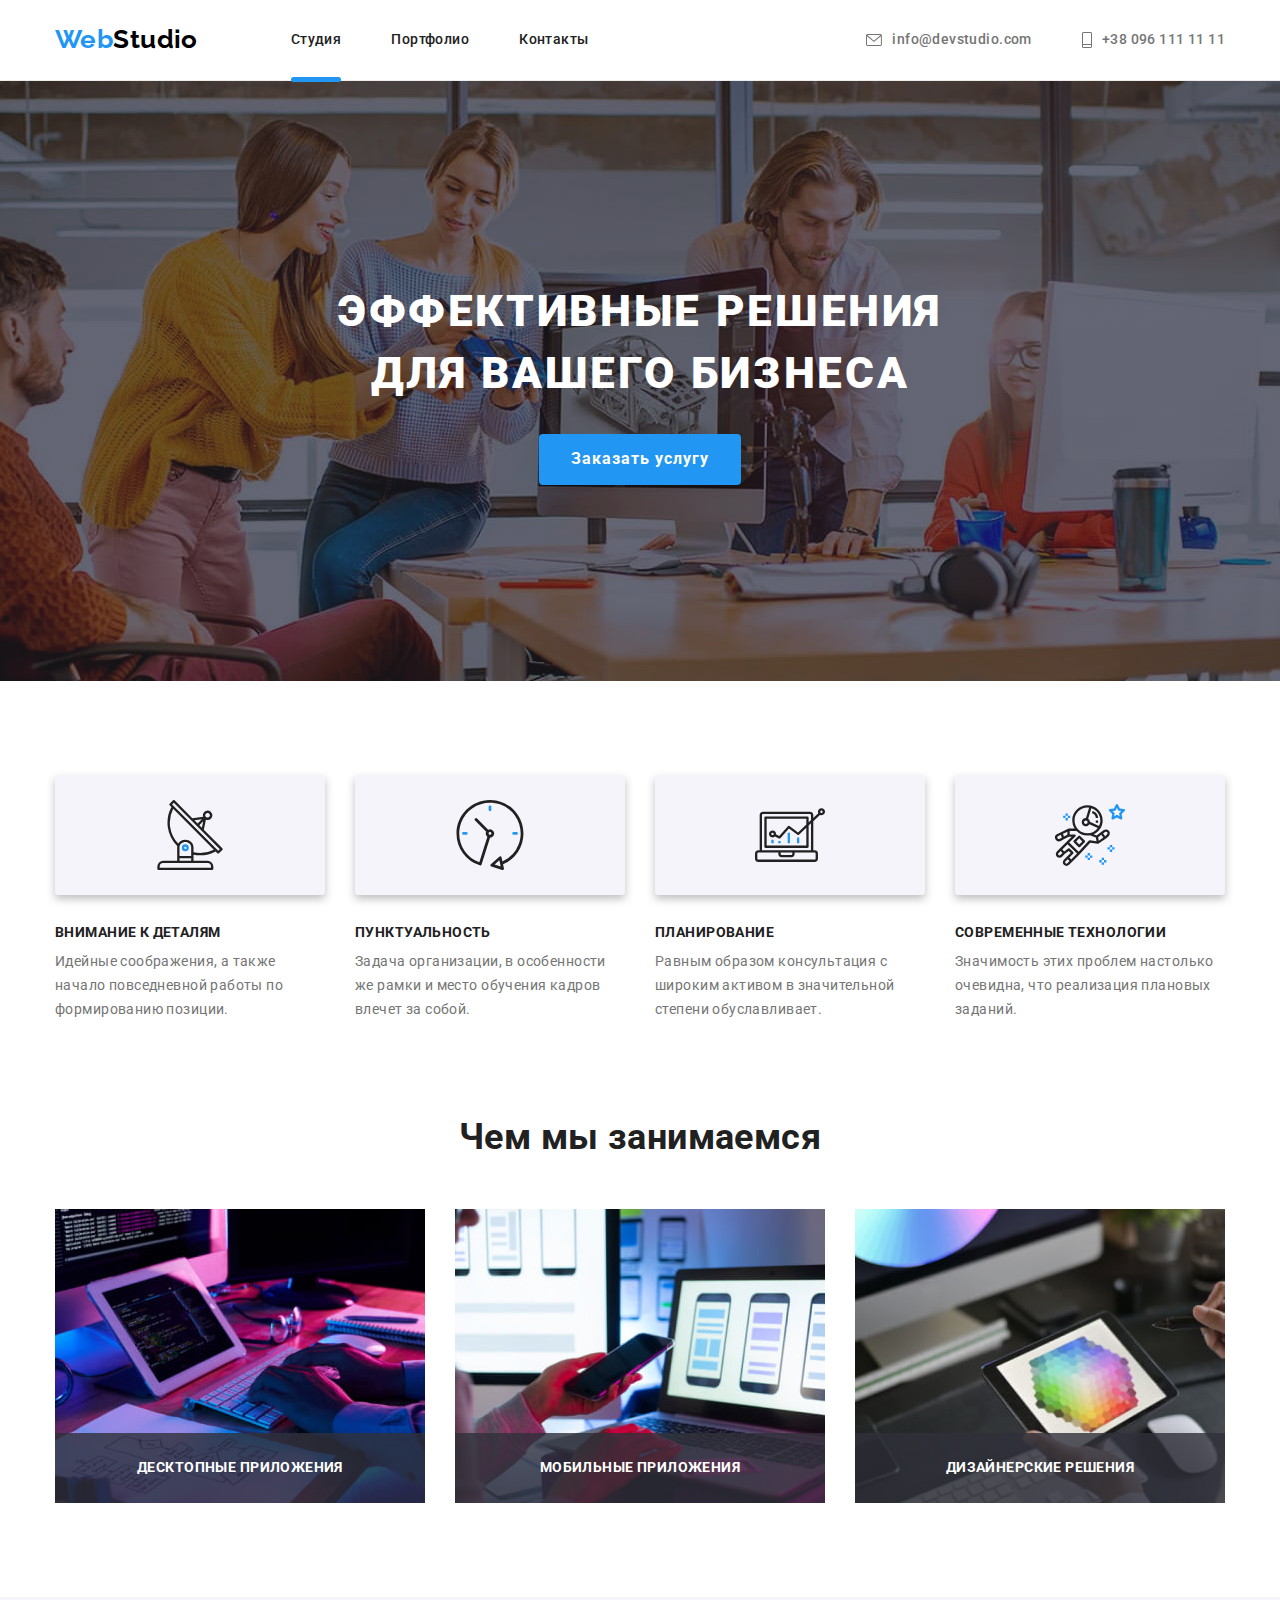
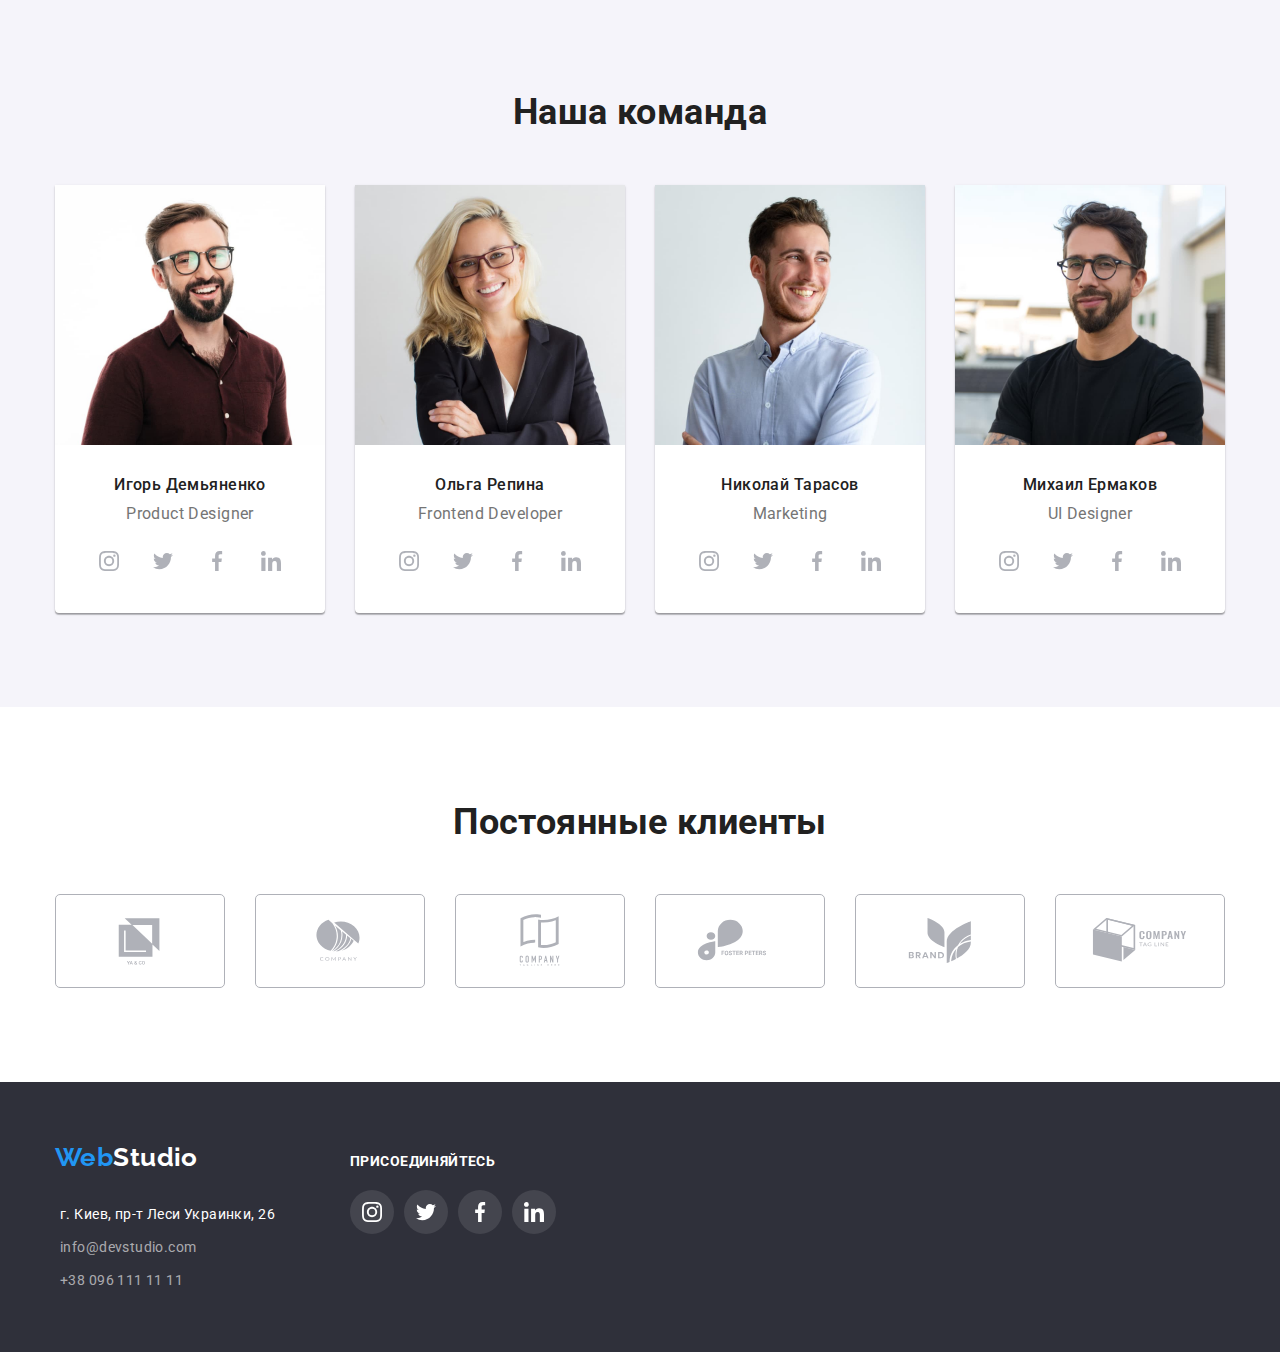
==== index.html @ 86cdfd93 "Initial commit" ====
<!DOCTYPE html>
<html lang="ru">
  <head>
    <meta charset="UTF-8" />
    <meta http-equiv="X-UA-Compatible" content="IE=edge" />
    <meta name="viewport" content="width=device-width, initial-scale=1.0" />
    <title>WebStudio</title>
    <link rel="preconnect" href="https://fonts.googleapis.com" />
    <link rel="preconnect" href="https://fonts.gstatic.com" crossorigin />
    <link
      href="https://fonts.googleapis.com/css2?family=Raleway:wght@700&family=Roboto:wght@400;500;700;900&display=swap"
      rel="stylesheet"
    />
    <link
      rel="stylesheet"
      href="https://cdnjs.cloudflare.com/ajax/libs/modern-normalize/1.1.0/modern-normalize.min.css"
    />
    <link rel="stylesheet" href="./styles/styles.css" />
  </head>
  <body>
    <header class="header">
      <div class="container header-container">
        <a class="logo link" href="./index.html"> Web<span class="logo-black">Studio</span></a>
        <nav>
          <ul class="nav-list list">
            <li class="nav-item">
              <a class="nav-link link hover-color active" href="./index.html">Студия</a>
            </li>
            <li class="nav-item">
              <a class="nav-link link hover-color" href="./portfolio.html">Портфолио</a>
            </li>
            <li class="nav-item"><a class="nav-link link hover-color" href="">Контакты</a></li>
          </ul>
        </nav>
        <ul class="contacts-list list">
          <li class="contacts-item">
            <a class="contacts-link link hover-color" href="mailto:info@devstudio.com"
              ><svg class="contacts-icon" width="16" height="12">
                <use href="./images/symbol-defs.svg#icon-mail"></use></svg
              >info@devstudio.com</a
            >
          </li>
          <li class="contacts-item">
            <a class="contacts-link link hover-color" href="tel:+380961111111"
              ><svg class="contacts-icon" width="10" height="16">
                <use href="./images/symbol-defs.svg#icon-phone"></use></svg
              >+38 096 111 11 11</a
            >
          </li>
        </ul>
      </div>
    </header>

    <main>
      <section class="hero overlay">
        <div class="container hero-container">
          <h1 class="hero-title">
            Эффективные решения<br />
            для вашего бизнеса
          </h1>
          <button class="btn btn-hero" type="button" data-modal-open>Заказать услугу</button>
          
        </div>
      </section>
      <section class="skills section">
        <div class="container skills-container">
          <h2 class="hidden">Наши преимущества</h2>
          <ul class="skills-list list card-set">
            <li class="skills-item card-item">
              <div class="skills-wrap">
                <svg class="skills-icon" width="70" height="70">
                  <use href="./images/symbol-defs.svg#icon-antenna"></use>
                </svg>
              </div>
              <h3 class="skills-title">Внимание к деталям</h3>
              <p class="skills-text">
                Идейные соображения, а также начало повседневной работы по формированию позиции.
              </p>
            </li>
            <li class="skills-item card-item">
              <div class="skills-wrap">
                <svg class="skills-icon" width="70" height="70">
                  <use href="./images/symbol-defs.svg#icon-clock"></use>
                </svg>
              </div>
              <h3 class="skills-title">Пунктуальность</h3>
              <p class="skills-text">
                Задача организации, в особенности же рамки и место обучения кадров влечет за собой.
              </p>
            </li>
            <li class="skills-item card-item">
              <div class="skills-wrap">
                <svg class="skills-icon" width="70" height="70">
                  <use href="./images/symbol-defs.svg#icon-diagram"></use>
                </svg>
              </div>
              <h3 class="skills-title">Планирование</h3>
              <p class="skills-text">
                Равным образом консультация с широким активом в значительной степени обуславливает.
              </p>
            </li>
            <li class="skills-item card-item">
              <div class="skills-wrap">
                <svg class="skills-icon" width="70" height="70">
                  <use href="./images/symbol-defs.svg#icon-astronaut"></use>
                </svg>
              </div>
              <h3 class="skills-title">Современные технологии</h3>
              <p class="skills-text">
                Значимость этих проблем настолько очевидна, что реализация плановых заданий.
              </p>
            </li>
          </ul>
        </div>
      </section>
      <section class="work section">
        <div class="container work-container">
          <h2 class="section-title">Чем мы занимаемся</h2>
          <ul class="work-list list card-set">
            <li class="work-item card-item">
              <div class="work-thumb">
                <img
                  class="work-img"
                  src="./images/work/box1.jpg"
                  width="370"
                  height="294"
                  alt="Десктопные приложения"
                />
                <p class="work-label">Десктопные приложения</p>
              </div>
            </li>
            <li class="work-item card-item">
              <div class="work-thumb">
              <img
                class="work-img"
                src="./images/work/box2.jpg"
                width="370"
                height="294"
                alt="Мобильная разработка"
              /><p class="work-label">Мобильные приложения</p></div>
            </li>
            <li class="work-item card-item">
              <div class="work-thumb">
              <img
                class="work-img"
                src="./images/work/box3.jpg"
                width="370"
                height="294"
                alt="Дизаин"
              /><p class="work-label">Дизайнерские решения</p></div>
            </li>
          </ul>
        </div>
      </section>
      <section class="team section">
        <div class="container team-container">
          <h2 class="section-title">Наша команда</h2>
          <ul class="team-list list card-set">
            <li class="team-item card-item">
              <img
                src="./images/team/igor.jpg"
                width="270"
                height="260"
                alt="Сотрудник Игорь Демьяненко"
              />
              <div class="team-wrapper">
                <h3 class="team-name">Игорь Демьяненко</h3>
                <p class="team-work" lang="en">Product Designer</p>
                <ul class="social-nav list card-set">
                  <li class="social-item card-item">
                    <a class="social-link link" href="#" target="_blank" rel="noopener noreferrer"
                      ><svg class="team-icon" width="20" height="20">
                        <use href="./images/symbol-defs.svg#icon-instagram"></use></svg
                    ></a>
                  </li>
                  <li class="social-item card-item">
                    <a class="social-link link" href="#" target="_blank" rel="noopener noreferrer"
                      ><svg class="team-icon" width="20" height="20">
                        <use href="./images/symbol-defs.svg#icon-twitter"></use></svg
                    ></a>
                  </li>
                  <li class="social-item card-item">
                    <a class="social-link link" href="#" target="_blank" rel="noopener noreferrer"
                      ><svg class="team-icon" width="20" height="20">
                        <use href="./images/symbol-defs.svg#icon-facebook"></use></svg
                    ></a>
                  </li>
                  <li class="social-item card-item">
                    <a class="social-link link" href="#" target="_blank" rel="noopener noreferrer"
                      ><svg class="team-icon" width="20" height="20">
                        <use href="./images/symbol-defs.svg#icon-linkedin"></use></svg
                    ></a>
                  </li>
                </ul>
              </div>
            </li>
            <li class="team-item card-item">
              <img
                src="./images/team/olga.jpg"
                width="270"
                height="260"
                alt="Сотрудник Ольга Репина"
              />
              <div class="team-wrapper">
                <h3 class="team-name">Ольга Репина</h3>
                <p class="team-work" lang="en">Frontend Developer</p>
                <ul class="social-nav list card-set">
                  <li class="social-item card-item">
                    <a class="social-link link" href="#" target="_blank" rel="noopener noreferrer"
                      ><svg class="team-icon" width="20" height="20">
                        <use href="./images/symbol-defs.svg#icon-instagram"></use></svg
                    ></a>
                  </li>
                  <li class="social-item card-item">
                    <a class="social-link link" href="#" target="_blank" rel="noopener noreferrer"
                      ><svg class="team-icon" width="20" height="20">
                        <use href="./images/symbol-defs.svg#icon-twitter"></use></svg
                    ></a>
                  </li>
                  <li class="social-item card-item">
                    <a class="social-link link" href="#" target="_blank" rel="noopener noreferrer"
                      ><svg class="team-icon" width="20" height="20">
                        <use href="./images/symbol-defs.svg#icon-facebook"></use></svg
                    ></a>
                  </li>
                  <li class="social-item card-item">
                    <a class="social-link link" href="#" target="_blank" rel="noopener noreferrer"
                      ><svg class="team-icon" width="20" height="20">
                        <use href="./images/symbol-defs.svg#icon-linkedin"></use></svg
                    ></a>
                  </li>
                </ul>
              </div>
            </li>
            <li class="team-item card-item">
              <img
                src="./images/team/nikolai.jpg"
                width="270"
                height="260"
                alt="Сотрудник Николай Тарасов"
              />
              <div class="team-wrapper">
                <h3 class="team-name">Николай Тарасов</h3>
                <p class="team-work" lang="en">Marketing</p>
                <ul class="social-nav list card-set">
                  <li class="social-item card-item">
                    <a class="social-link link" href="#" target="_blank" rel="noopener noreferrer"
                      ><svg class="team-icon" width="20" height="20">
                        <use href="./images/symbol-defs.svg#icon-instagram"></use></svg
                    ></a>
                  </li>
                  <li class="social-item card-item">
                    <a class="social-link link" href="#" target="_blank" rel="noopener noreferrer"
                      ><svg class="team-icon" width="20" height="20">
                        <use href="./images/symbol-defs.svg#icon-twitter"></use></svg
                    ></a>
                  </li>
                  <li class="social-item card-item">
                    <a class="social-link link" href="#" target="_blank" rel="noopener noreferrer"
                      ><svg class="team-icon" width="20" height="20">
                        <use href="./images/symbol-defs.svg#icon-facebook"></use></svg
                    ></a>
                  </li>
                  <li class="social-item card-item">
                    <a class="social-link link" href="#" target="_blank" rel="noopener noreferrer"
                      ><svg class="team-icon" width="20" height="20">
                        <use href="./images/symbol-defs.svg#icon-linkedin"></use></svg
                    ></a>
                  </li>
                </ul>
              </div>
            </li>
            <li class="team-item card-item">
              <img
                src="./images/team/michail.jpg"
                width="270"
                height="260"
                alt=" Сотрудник Михаил Ермаков"
              />
              <div class="team-wrapper">
                <h3 class="team-name">Михаил Ермаков</h3>
                <p class="team-work" lang="en">UI Designer</p>
                <ul class="social-nav list card-set">
                  <li class="social-item card-item">
                    <a class="social-link link" href="#" target="_blank" rel="noopener noreferrer"
                      ><svg class="team-icon" width="20" height="20">
                        <use href="./images/symbol-defs.svg#icon-instagram"></use></svg
                    ></a>
                  </li>
                  <li class="social-item card-item">
                    <a class="social-link link" href="#" target="_blank" rel="noopener noreferrer"
                      ><svg class="team-icon" width="20" height="20">
                        <use href="./images/symbol-defs.svg#icon-twitter"></use></svg
                    ></a>
                  </li>
                  <li class="social-item card-item">
                    <a class="social-link link" href="#" target="_blank" rel="noopener noreferrer"
                      ><svg class="team-icon" width="20" height="20">
                        <use href="./images/symbol-defs.svg#icon-facebook"></use></svg
                    ></a>
                  </li>
                  <li class="social-item card-item">
                    <a class="social-link link" href="#" target="_blank" rel="noopener noreferrer"
                      ><svg class="team-icon" width="20" height="20">
                        <use href="./images/symbol-defs.svg#icon-linkedin"></use></svg
                    ></a>
                  </li>
                </ul>
              </div>
            </li>
          </ul>
        </div>
      </section>
      <section class="section">
        <div class="container client-container">
          <h2 class="section-title">Постоянные клиенты</h2>
          <ul class="client-list list card-set">
            <li class="card-item client-item">
              <a class="client-link" href="#" target="_blank" rel="noopener noreferrer">
                <svg class="client-icon" width="106" height="60">
                  <use href="./images/symbol-defs.svg#icon-yaso"></use></svg
              ></a>
            </li>
            <li class="card-item client-item">
              <a class="client-link" href="#" target="_blank" rel="noopener noreferrer">
                <svg class="client-icon" width="106" height="60">
                  <use href="./images/symbol-defs.svg#icon-company"></use></svg
              ></a>
            </li>
            <li class="card-item client-item">
              <a class="client-link" href="#" target="_blank" rel="noopener noreferrer">
                <svg class="client-icon" width="106" height="60">
                  <use href="./images/symbol-defs.svg#icon-company2"></use></svg
              ></a>
            </li>
            <li class="card-item client-item">
              <a class="client-link" href="#" target="_blank" rel="noopener noreferrer">
                <svg class="client-icon" width="106" height="60">
                  <use href="./images/symbol-defs.svg#icon-foster-peters"></use></svg
              ></a>
            </li>
            <li class="card-item client-item">
              <a class="client-link" href="#" target="_blank" rel="noopener noreferrer">
                <svg class="client-icon" width="106" height="60">
                  <use href="./images/symbol-defs.svg#icon-brand"></use></svg
              ></a>
            </li>
            <li class="card-item client-item">
              <a class="client-link" href="#" target="_blank" rel="noopener noreferrer">
                <svg class="client-icon" width="106" height="60">
                  <use href="./images/symbol-defs.svg#icon-tag-line"></use></svg
              ></a>
            </li>
          </ul>
        </div>
      </section>
    </main>

    <footer class="footer">
      <div class="container footer-container">
        <div class="container-address footer-item">
          <a class="logo link" href="./index.html"> Web<span class="logo-white">Studio</span></a>
          <address>
            <ul class="address-list list">
              <li class="address-item">
                <a
                  class="address-link address-google link hover-color"
                  href="https://goo.gl/maps/GdrmN5GAiVvAwd8F9"
                  target="_blank"
                  rel="noopener noreferrer"
                >
                  г. Киев, пр-т Леси Украинки, 26</a
                >
              </li>
              <li class="address-item">
                <a class="address-link link hover-color" href="mailto:info@devstudio.com"
                  >info@devstudio.com</a
                >
              </li>
              <li class="address-item">
                <a class="address-link link hover-color" href="tel:+380961111111"
                  >+38 096 111 11 11</a
                >
              </li>
            </ul>
          </address>
        </div>
        <div class="social footer-item">
          <h3 class="social-title">присоединяйтесь</h3>
          <ul class="social-nav list card-set">
            <li class="social-item">
              <a class="social-link link" href="#" target="_blank" rel="noopener noreferrer"
                ><svg class="team-icon" width="20" height="20">
                  <use href="./images/symbol-defs.svg#icon-instagram"></use></svg
              ></a>
            </li>
            <li class="social-item">
              <a class="social-link link" href="#" target="_blank" rel="noopener noreferrer"
                ><svg class="team-icon" width="20" height="20">
                  <use href="./images/symbol-defs.svg#icon-twitter"></use></svg
              ></a>
            </li>
            <li class="social-item">
              <a class="social-link link" href="#" target="_blank" rel="noopener noreferrer"
                ><svg class="team-icon" width="20" height="20">
                  <use href="./images/symbol-defs.svg#icon-facebook"></use></svg
              ></a>
            </li>
            <li class="social-item">
              <a class="social-link link" href="#" target="_blank" rel="noopener noreferrer"
                ><svg class="team-icon" width="20" height="20">
                  <use href="./images/symbol-defs.svg#icon-linkedin"></use></svg
              ></a>
            </li>
          </ul>
        </div>
      </div>
    </footer>
    <div class="backdrop is-hidden" data-modal>
      <div class="modal">
        <button class="btn-close" data-modal-close><svg class="close" width="18" height="18"><use href="./images/symbol-defs.svg#icon-close"></use></svg></button>
      </div>
    </div>
    <script src="./js/modal.js"></script>
  </body>
</html>
---- styles/styles.css ----
body {
  margin: 0;
  font-family: 'Roboto', sans-serif;
  font-weight: 400;
  font-size: 14px;
  line-height: 1.71;
  letter-spacing: 0.03em;
  color: var(--text-color2);
}

:root {
  --brand-color: #2196f3;
  --text-color: #212121;
  --text-color2: #757575;
  --text-color3: #fff;
  --color-btn: #188ce8;
  --background-color1: #fff;
  --background-color2: #f5f4fa;
  --background-color3: #2f303a;
  --background-color4: #e5e5e5;
  --icon-color: #afb1b8;
  --card-gap: 30px;
  --card-item: 3;
  --timing-function: cubic-bezier(0.4, 0, 0.2, 1);
  --transition-duration: 250ms;
}
h1,
h2,
h3,
h4,
ul,
li,
p {
  padding: 0;
  margin: 0;
}
img {
  display: block;
  max-width: 100%;
  height: auto;
}
.container {
  width: 1200px;
  padding-left: 15px;
  padding-right: 15px;
  margin-left: auto;
  margin-right: auto;
}
.section {
  padding-top: 94px;
  padding-bottom: 94px;
}

.link {
  text-decoration: none;
  color: currentColor;
}
.list {
  list-style: none;
}
.card-set {
  display: flex;
  flex-wrap: wrap;
  gap: var(--card-gap);
}
.card-item {
  flex-basis: calc((100% - ((var(--card-item) - 1) * var(--card-gap))) / var(--card-item));
}
.header {
  border-bottom: 1px solid #ececec;
  font-weight: 500;
  line-height: 1.1;
}
.header-container {
  display: flex;
  align-items: center;
}
.logo {
  font-family: 'Raleway';
  font-style: normal;
  font-weight: 700;
  font-size: 26px;
  line-height: 1.2;
  color: var(--brand-color);
}
.header .logo {
  margin-right: 93px;
}

.logo-black {
  color: #000;
}
.logo-white {
  color: var(--text-color3);
}
.nav-list {
  display: flex;
}

.contacts-list {
  display: flex;
  margin-left: auto;
}
.nav-item:not(:last-child),
.contacts-item:not(:last-child) {
  margin-right: 50px;
}
.nav-link,
.contacts-link {
  display: flex;
  align-items: center;
  padding-top: 32px;
  padding-bottom: 32px;
}
.contacts-icon {
  fill: currentColor;
  margin-right: 10px;
}
.nav-link {
  color: var(--text-color);
}
.hover-color,
.hover-color {
  transition-property: color;
  transition-duration: var(--transition-duration);
  transition-timing-function: var(--timing-function);
}
.hover-color:hover,
.hover-color:focus {
  color: var(--brand-color);
}


.active {
  position: relative;
}
.active::after {
  content: '';
  position: absolute;
  bottom: -2px;
  width: 100%;
  background-color: var(--brand-color);
  height: 5px;
  border-radius: 50px;
  transition-property: opacity;
  transition-duration: var(--transition-duration);
  transition-timing-function: var(--timing-function);
}

.hero {
  padding-bottom: 200px;
  padding-top: 200px;
  color: var(--text-color3);
  background-color: var(--background-color3);
}
.overlay {
  max-width: 1600px;
  height: 600px;
  margin-left: auto;
  margin-right: auto;
  background-image: linear-gradient(
      to right,
      rgba(47, 48, 58, 0.4),
      rgba(47, 48, 58, 0.4)
    ),url('../images/Img-backgraund.jpg');
  background-repeat: no-repeat;
  background-position: center;
  background-size: cover;
}
.hero-container {
  text-align: center;
}

.hero-title {
  margin-bottom: 30px;
  font-weight: 900;
  font-size: 44px;
  line-height: 1.4;
  letter-spacing: 0.06em;
  text-transform: uppercase;
}
.btn-hero {
  padding: 10px 32px;
  border: 0;
  font-weight: 700;
  font-size: 16px;
  line-height: 1.9;
  letter-spacing: 0.06em;
  color: var(--text-color3);
  background-color: var(--brand-color);
  border-radius: 4px;
  cursor: pointer;
  box-shadow: 0px 4px 4px rgba(0, 0, 0, 0.15);
  transition-property: color, background;
  transition-duration: var(--transition-duration);
  transition-timing-function: var(--timing-function);
}

.btn-hero:hover,
.btn-hero:focus {
  color: var(--text-color3);
  background: var(--color-btn);
}

.btn-filters {
  font-weight: 500;
  font-size: 16px;
  line-height: 1.42;
  letter-spacing: 0.03em;
  padding: 6px 22px;
  border: 0;
  border-radius: 4px;
  cursor: pointer;
  background-color: var(--background-color2);
  color: var(--text-color);
  transition-property: color, background-color, box-shadow;
  transition-duration: var(--transition-duration);
  transition-timing-function: var(--timing-function);
}
.btn-filters:hover,
.btn-filters:focus {
  color: var(--text-color3);
  background-color: var(--brand-color);
  box-shadow: 0px 3px 1px rgba(0, 0, 0, 0.1), 0px 1px 2px rgba(0, 0, 0, 0.08),
    0px 2px 2px rgba(0, 0, 0, 0.12);
}
.backdrop {
  position: fixed;
  top: 0;
  left: 0;
  width: 100%;
  height: 100%;
  background: rgba(0, 0, 0, 0.2);
  opacity: 1;
  transition-property: opacity, visibility;
  transition-duration: var(--transition-duration);
  transition-timing-function: var(--timing-function);
}
.backdrop.is-hidden {
  visibility: hidden;
  opacity: 0;
  pointer-events: none;
}
.backdrop.is-hidden .modal {
  transition-property: transform;
}
.modal {
  position: fixed;
  top: 50%;
  left: 50%;
  transform: translate(-50%, -50%);
  min-width: 528px;
  min-height: 581px;
  background-color: var(--background-color1);
  transition-duration: var(--transition-duration);
  transition-timing-function: var(--timing-function);
}
.btn-close {
  position: absolute;
  top: 8px;
  right: 8px;
  display: flex;
  align-items: center;
  justify-content: center;
  padding: 6px;
  border-radius: 50%;
  background: var(--background-color1);
  border: 1px solid rgba(0, 0, 0, 0.1);
  cursor: pointer;
}

.skills-list {
  --card-item: 4;
}
.skills-wrap {
  display: flex;
  padding: 25px;
  margin-bottom: 30px;
  align-items: center;
  justify-content: center;
  background-color: var(--background-color2);
  border-radius: 3px;
  filter: drop-shadow(0px 4px 4px rgba(0, 0, 0, 0.25));
}

.skills-title {
  margin-bottom: 10px;
  font-weight: 700;
  font-size: 14px;
  line-height: 1.1;
  text-transform: uppercase;
  color: var(--text-color);
}
.skills-text {
  width: 270px;
}
.work {
  padding-top: 0;
}
.work-item {
  font-weight: 700;
  font-size: 14px;
  line-height: 1.14;
  text-transform: uppercase;
  color: var(--text-color3);
}
.work-thumb {
  position: relative;
  text-align: center;
}
.work-label {
  position: absolute;
  bottom: 0;
  padding: 27px;
  width: 100%;
  background-image: linear-gradient(to right, rgba(47, 48, 58, 0.8), rgba(47, 48, 58, 0.8));
}
.section-title {
  margin-bottom: 50px;
  font-weight: 700;
  font-size: 36px;
  line-height: 1.2;
  text-align: center;
  color: var(--text-color);
}
.team {
  background-color: var(--background-color2);
}
.team-item {
  --card-item: 4;
  text-align: center;
  background-color: var(--background-color1);
  box-shadow: 0px 1px 3px rgba(0, 0, 0, 0.12), 0px 1px 1px rgba(0, 0, 0, 0.14),
    0px 2px 1px rgba(0, 0, 0, 0.2);
  border-radius: 0px 0px 4px 4px;
}
.team-wrapper {
  padding: 30px 32px;
}
.team-name {
  margin-bottom: 10px;
  font-weight: 500;
  font-size: 16px;
  line-height: 1.19;
  color: var(--text-color);
}

.team-work {
  margin-bottom: 16px;
  font-size: 16px;
  line-height: 1.19;
  color: var(--text-color2);
}

.social-nav {
  --card-item: 4;
  --card-gap: 10px;
}
.social-item {

}
.social-link {
  display: flex;
  justify-content: center;
  align-items: center;
  border-radius: 50%;
  width: 44px;
  height: 44px;
  fill: var(--icon-color);
  transition-property: background-color, fill;
  transition-duration: var(--transition-duration);
  transition-timing-function: var(--timing-function);
}
.social-link:hover, .social-link:focus {
  background-color: var(--brand-color);
  fill: var(--background-color1);
}
.client-list {
  --card-item: 6;
}
.card-item {

}
.client-item {

}
.client-link {
  display: flex;
  align-items: center;
  justify-content: center;
  padding: 16px 30px;
  border: 1px solid var(--icon-color);
  border-radius: 5px;
  fill: var(--icon-color);
  transition-property: fill, border;
  transition-duration: var(--transition-duration);
  transition-timing-function: var(--timing-function);
}
.client-link:hover, .client-link:focus {
  fill: var(--brand-color);
  border: 1px solid var(--brand-color);

}
.footer {
  padding-top: 60px;
  padding-bottom: 60px;
  background-color: var(--background-color3);
}
.footer-container {
  display: flex;
  align-items: baseline;
}
.footer-item:not(:last-child) {
  margin-right: 70px;
}
.container-address {
  display: inline;
}
.social {
}
.social-title {
  color: var(--text-color3);
  text-transform: uppercase;
  font-size: 14px;
  line-height: 1.14;
  margin-bottom: 20px;
}
.footer .social-link {
  background: rgba(255, 255, 255, 0.1);
  fill: var(--text-color3);
  transition-property: background;
  transition-duration: var(--transition-duration);
  transition-timing-function: var(--timing-function);
}
.footer .social-link:hover {
  background: var(--brand-color);

}
.footer .logo {
  display: block;
  margin-bottom: 30px;
}
address {
  font-style: inherit;
}
.address-list {
  font-size: 14px;
  line-height: 1.7;
}
.address-item:not(:last-child) {
  margin-bottom: 9px;
}

.address-link {
  padding: 5px;
  color: rgba(255, 255, 255, 0.6);
}

.address-google {
  color: var(--text-color3);
}

/* projects */
.hidden {
  visibility: hidden;
  display: none;
}

.filters-list {
  display: flex;
  flex-wrap: wrap;
  justify-content: center;
  gap: 9px;
  margin-bottom: 50px;
}

.projects-item {

}
.projects-link {
  display: block;
  transition-property: box-shadow;
  transition-duration: var(--transition-duration);
  transition-timing-function: var(--timing-function);
}
.projects-link:hover, .projects-link:focus {
  box-shadow: 0px 1px 1px rgba(0, 0, 0, 0.12), 0px 4px 4px rgba(0, 0, 0, 0.06), 1px 4px 6px rgba(0, 0, 0, 0.16);
}
.projects-thumb {
  position: relative;
  overflow: hidden;
  
}
.projects-link:hover .projects-overlay, .projects-link:focus .projects-overlay {
  transform: translatex(0);
}
.projects-overlay {
  position: absolute;
  top: 0;
  left: 0;
  width: 100%;
  height: 100%;
  padding: 63px 24px;
  color: var(--text-color3);
  font-weight: 400;
  font-size: 18px;
  line-height: 1.55;
  background-image: linear-gradient(to right, rgba(33, 150, 243, 0.9), rgba(33, 150, 243, 0.9));
  transform: translatey(100%);
  transition-property: transform;
  transition-duration: var(--transition-duration);
  transition-timing-function: var(--timing-function);
}
.projects-wrapper {
  padding: 20px 24px;
  font-size: 16px;
  line-height: 1.9;
  border-top: none;
  border: 1px solid #eeeeee;
}
.projects-title {
  font-weight: 700;
  font-size: 18px;
  line-height: 2;
  letter-spacing: 0.06em;
  color: var(--text-color);
}
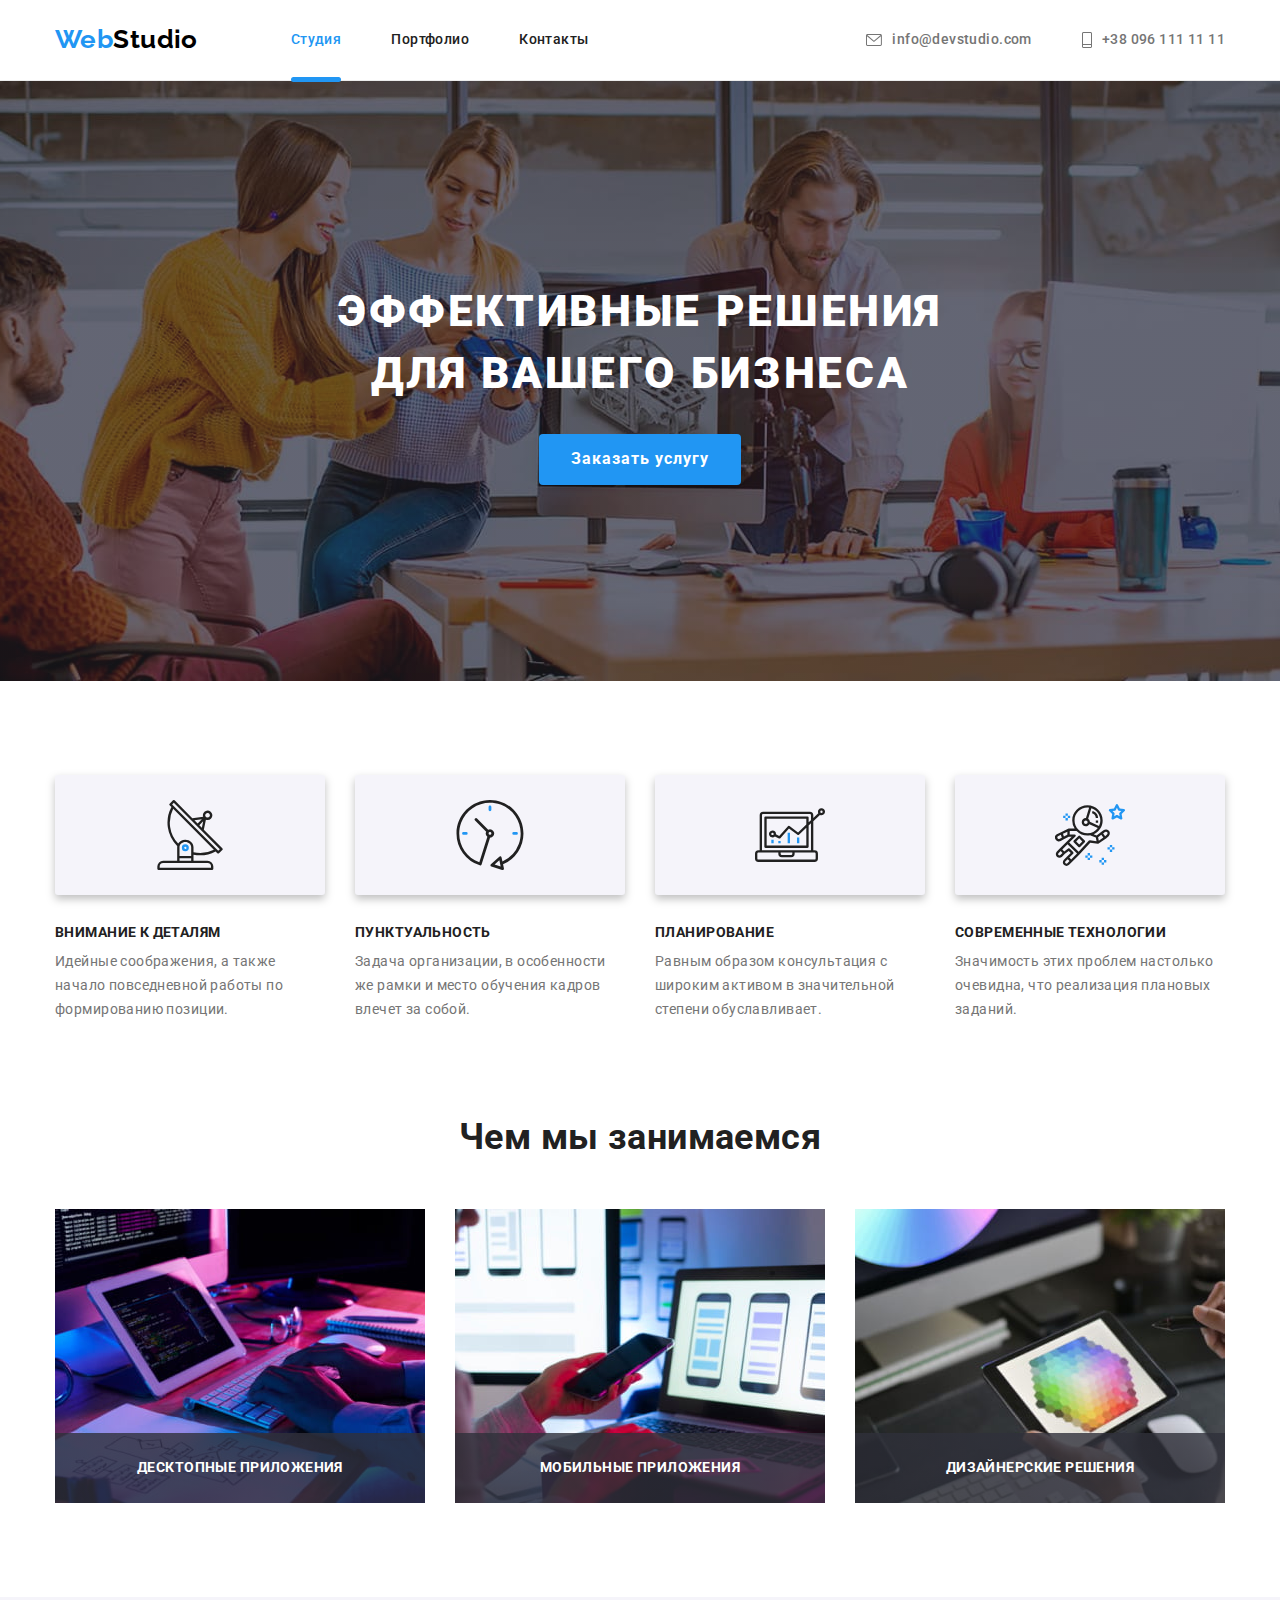
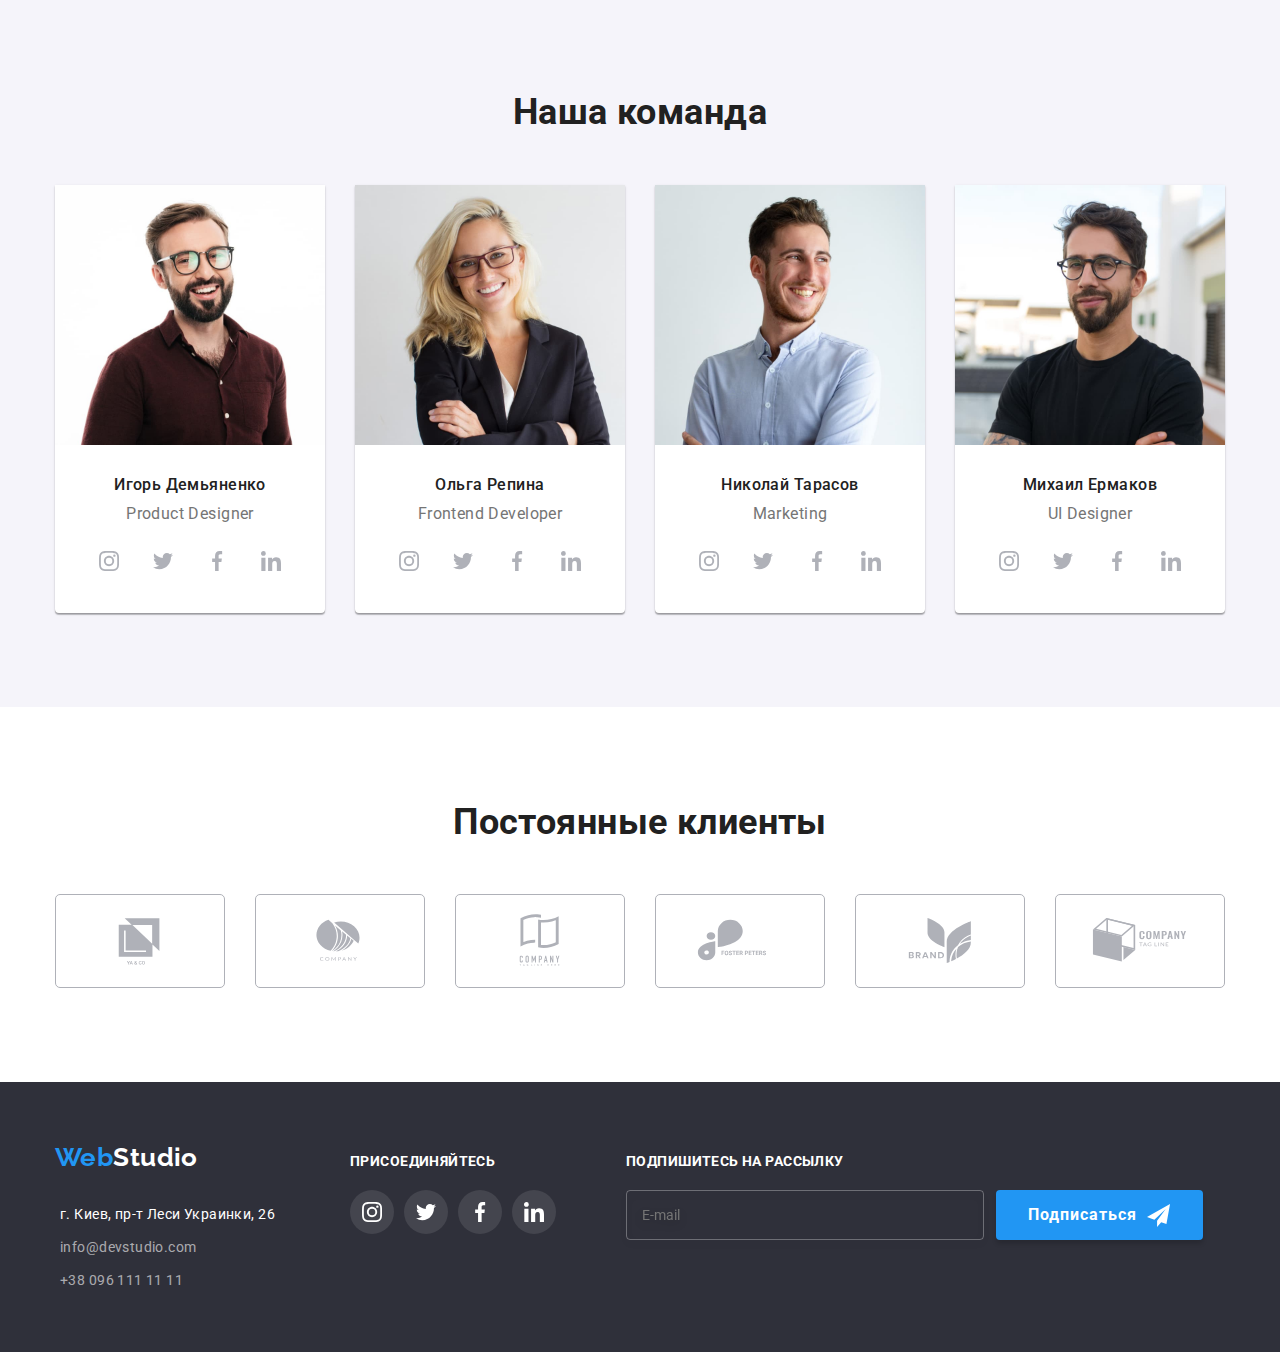
==== commit c2345380: "hw-6" ====
--- a/index.html
+++ b/index.html
@@ -59,7 +59,6 @@
             для вашего бизнеса
           </h1>
           <button class="btn btn-hero" type="button" data-modal-open>Заказать услугу</button>
-          
         </div>
       </section>
       <section class="skills section">
@@ -131,23 +130,27 @@
             </li>
             <li class="work-item card-item">
               <div class="work-thumb">
-              <img
-                class="work-img"
-                src="./images/work/box2.jpg"
-                width="370"
-                height="294"
-                alt="Мобильная разработка"
-              /><p class="work-label">Мобильные приложения</p></div>
+                <img
+                  class="work-img"
+                  src="./images/work/box2.jpg"
+                  width="370"
+                  height="294"
+                  alt="Мобильная разработка"
+                />
+                <p class="work-label">Мобильные приложения</p>
+              </div>
             </li>
             <li class="work-item card-item">
               <div class="work-thumb">
-              <img
-                class="work-img"
-                src="./images/work/box3.jpg"
-                width="370"
-                height="294"
-                alt="Дизаин"
-              /><p class="work-label">Дизайнерские решения</p></div>
+                <img
+                  class="work-img"
+                  src="./images/work/box3.jpg"
+                  width="370"
+                  height="294"
+                  alt="Дизаин"
+                />
+                <p class="work-label">Дизайнерские решения</p>
+              </div>
             </li>
           </ul>
         </div>
@@ -386,7 +389,7 @@
           </address>
         </div>
         <div class="social footer-item">
-          <h3 class="social-title">присоединяйтесь</h3>
+          <h3 class="footer-title">присоединяйтесь</h3>
           <ul class="social-nav list card-set">
             <li class="social-item">
               <a class="social-link link" href="#" target="_blank" rel="noopener noreferrer"
@@ -414,11 +417,69 @@
             </li>
           </ul>
         </div>
+        <form class="footer-item newsletter" autocomplete="on">
+          <label class="footer-title" for="email">Подпишитесь на рассылку</label>
+          <div class="newsletter-wrap">
+            <input class="input-email" type="email" name="email" id="email" placeholder="E-mail" />
+            <button class="btn-hero btn-input" type="submit">
+              Подписаться<svg class="icon-send" width="24" height="24">
+                <use href="./images/symbol-defs.svg#icon-send"></use>
+              </svg>
+            </button>
+          </div>
+        </form>
       </div>
     </footer>
     <div class="backdrop is-hidden" data-modal>
       <div class="modal">
-        <button class="btn-close" data-modal-close><svg class="close" width="18" height="18"><use href="./images/symbol-defs.svg#icon-close"></use></svg></button>
+        <button class="btn-close" data-modal-close>
+          <svg class="close" width="18" height="18">
+            <use href="./images/symbol-defs.svg#icon-close"></use>
+          </svg>
+        </button>
+        <h2 class="modal-title">Оставьте свои данные, мы вам перезвоним</h2>
+        <form class="modal-forms" autocomplete="on">
+          <label class="text-label" for="name">Имя</label>
+          <div class="input-wrap modal-hover">
+            <input class="modal-form" type="text" name="name" id="name" />
+            <svg class="icon-modal" width="18" height="18">
+              <use href="./images/symbol-defs.svg#icon-name"></use>
+            </svg>
+          </div>
+
+          <label class="text-label" for="phone">Телефон</label>
+          <div class="input-wrap">
+            <input class="modal-form" type="tel" name="phone" id="phone" />
+            <svg class="icon-modal" width="18" height="18">
+              <use href="./images/symbol-defs.svg#icon-phone2"></use>
+            </svg>
+          </div>
+
+          <label class="text-label" for="modal-email">Почта</label>
+          <div class="input-wrap">
+            <input class="modal-form" type="email" name="modal-email" id="modal-email" />
+            <svg class="icon-modal icon-mail-2" width="18" height="18">
+              <use href="./images/symbol-defs.svg#icon-mail-2"></use>
+            </svg>
+          </div>
+
+          <label class="text-label" for="comment">Комментарий</label
+          ><textarea
+            class="modal-form comment-form"
+            name="comment"
+            id="comment"
+            rows="10"
+            placeholder="Введите текст"
+          ></textarea>
+
+          <div class="modal-wrap">
+            <label for="agreement"
+              ><input class="agreement" type="checkbox" name="agreement" id="agreement" />Соглашаюсь
+              с рассылкой и принимаю <a href="#">Условия договора</a></label
+            >
+            <button class="btn-hero btn-modal" type="submit">Отправить</button>
+          </div>
+        </form>
       </div>
     </div>
     <script src="./js/modal.js"></script>
--- a/styles/styles.css
+++ b/styles/styles.css
@@ -119,7 +119,6 @@
 .nav-link {
   color: var(--text-color);
 }
-.hover-color,
 .hover-color {
   transition-property: color;
   transition-duration: var(--transition-duration);
@@ -129,9 +128,8 @@
 .hover-color:focus {
   color: var(--brand-color);
 }
-
-
 .active {
+  color: var(--brand-color);
   position: relative;
 }
 .active::after {
@@ -158,11 +156,8 @@
   height: 600px;
   margin-left: auto;
   margin-right: auto;
-  background-image: linear-gradient(
-      to right,
-      rgba(47, 48, 58, 0.4),
-      rgba(47, 48, 58, 0.4)
-    ),url('../images/Img-backgraund.jpg');
+  background-image: linear-gradient(to right, rgba(47, 48, 58, 0.4), rgba(47, 48, 58, 0.4)),
+    url('../images/Img-backgraund.jpg');
   background-repeat: no-repeat;
   background-position: center;
   background-size: cover;
@@ -242,16 +237,18 @@
   pointer-events: none;
 }
 .backdrop.is-hidden .modal {
-  transition-property: transform;
+  transform: translate(-50%, -50%) scale(0.9);
 }
 .modal {
   position: fixed;
+  padding: 40px 40px;
   top: 50%;
   left: 50%;
   transform: translate(-50%, -50%);
   min-width: 528px;
   min-height: 581px;
   background-color: var(--background-color1);
+  transition-property: transform;
   transition-duration: var(--transition-duration);
   transition-timing-function: var(--timing-function);
 }
@@ -268,7 +265,79 @@
   border: 1px solid rgba(0, 0, 0, 0.1);
   cursor: pointer;
 }
-
+.modal-title {
+  text-align: center;
+  margin-bottom: 12px;
+  font-size: 20px;
+  line-height: 1.15;
+  color: var(--text-color);
+}
+.modal-forms {
+  display: flex;
+  flex-direction: column;
+}
+.modal-form {
+  width: 100%;
+  padding: 12px 12px 12px 42px;
+  min-height: 40px;
+  border: 1px solid rgba(33, 33, 33, 0.2);
+  border-radius: 4px;
+  resize: none;
+}
+.agreement {
+  transform: scale(1.3);
+  opacity: 0.9;
+  cursor: pointer;
+  margin-right: 7px;
+  margin-bottom: 30px;
+}
+.modal-wrap {
+  display: flex;
+  flex-direction: column;
+  align-items: center;
+  padding: 10px;
+}
+
+.input-wrap {
+  position: relative;
+  margin-bottom: 10px;
+}
+.icon-modal {
+  position: absolute;
+  top: 50%;
+  transform: translateY(-50%);
+  left: 12px;
+  fill: var(--text-color);
+}
+.comment-form {
+  padding-left: 16px;
+  margin-bottom: 20px;
+  line-height: 1.14em;
+  letter-spacing: 0.01em;
+}
+.text-label {
+  margin-bottom: 5px;
+  font-size: 12px;
+  line-height: 1.16;
+  letter-spacing: 0.01em;
+}
+.modal-form:hover,
+.modal-form:focus,
+.btn-close:hover,
+.btn-close:focus {
+  fill: var(--brand-color);
+  border: 1px solid var(--brand-color);
+}
+.modal-form:hover ~ .icon-modal,
+.modal-form:focus ~ .icon-modal {
+  fill: var(--brand-color);
+}
+.modal-wrap a {
+  color: var(--brand-color);
+}
+.btn-modal {
+  padding: 10px 55px;
+}
 .skills-list {
   --card-item: 4;
 }
@@ -357,7 +426,6 @@
   --card-gap: 10px;
 }
 .social-item {
-
 }
 .social-link {
   display: flex;
@@ -371,7 +439,8 @@
   transition-duration: var(--transition-duration);
   transition-timing-function: var(--timing-function);
 }
-.social-link:hover, .social-link:focus {
+.social-link:hover,
+.social-link:focus {
   background-color: var(--brand-color);
   fill: var(--background-color1);
 }
@@ -379,10 +448,8 @@
   --card-item: 6;
 }
 .card-item {
-
 }
 .client-item {
-
 }
 .client-link {
   display: flex;
@@ -396,10 +463,10 @@
   transition-duration: var(--transition-duration);
   transition-timing-function: var(--timing-function);
 }
-.client-link:hover, .client-link:focus {
+.client-link:hover,
+.client-link:focus {
   fill: var(--brand-color);
   border: 1px solid var(--brand-color);
-
 }
 .footer {
   padding-top: 60px;
@@ -418,9 +485,10 @@
 }
 .social {
 }
-.social-title {
+.footer-title {
   color: var(--text-color3);
   text-transform: uppercase;
+  font-weight: bold;
   font-size: 14px;
   line-height: 1.14;
   margin-bottom: 20px;
@@ -434,7 +502,6 @@
 }
 .footer .social-link:hover {
   background: var(--brand-color);
-
 }
 .footer .logo {
   display: block;
@@ -460,6 +527,30 @@
   color: var(--text-color3);
 }
 
+.newsletter {
+  display: flex;
+  flex-direction: column;
+}
+.newsletter-wrap {
+  display: flex;
+}
+.input-email {
+  min-width: 358px;
+  min-height: 50px;
+  padding: 15px;
+  background: none;
+  border: 1px solid rgba(255, 255, 255, 0.3);
+  filter: drop-shadow(0px 4px 4px rgba(0, 0, 0, 0.15));
+  border-radius: 4px;
+}
+.btn-input {
+  margin-left: 12px;
+  display: flex;
+  align-items: center;
+}
+.icon-send {
+  margin-left: 10px;
+}
 /* projects */
 .hidden {
   visibility: hidden;
@@ -475,7 +566,6 @@
 }
 
 .projects-item {
-
 }
 .projects-link {
   display: block;
@@ -483,15 +573,17 @@
   transition-duration: var(--transition-duration);
   transition-timing-function: var(--timing-function);
 }
-.projects-link:hover, .projects-link:focus {
-  box-shadow: 0px 1px 1px rgba(0, 0, 0, 0.12), 0px 4px 4px rgba(0, 0, 0, 0.06), 1px 4px 6px rgba(0, 0, 0, 0.16);
+.projects-link:hover,
+.projects-link:focus {
+  box-shadow: 0px 1px 1px rgba(0, 0, 0, 0.12), 0px 4px 4px rgba(0, 0, 0, 0.06),
+    1px 4px 6px rgba(0, 0, 0, 0.16);
 }
 .projects-thumb {
   position: relative;
   overflow: hidden;
-  
-}
-.projects-link:hover .projects-overlay, .projects-link:focus .projects-overlay {
+}
+.projects-link:hover .projects-overlay,
+.projects-link:focus .projects-overlay {
   transform: translatex(0);
 }
 .projects-overlay {
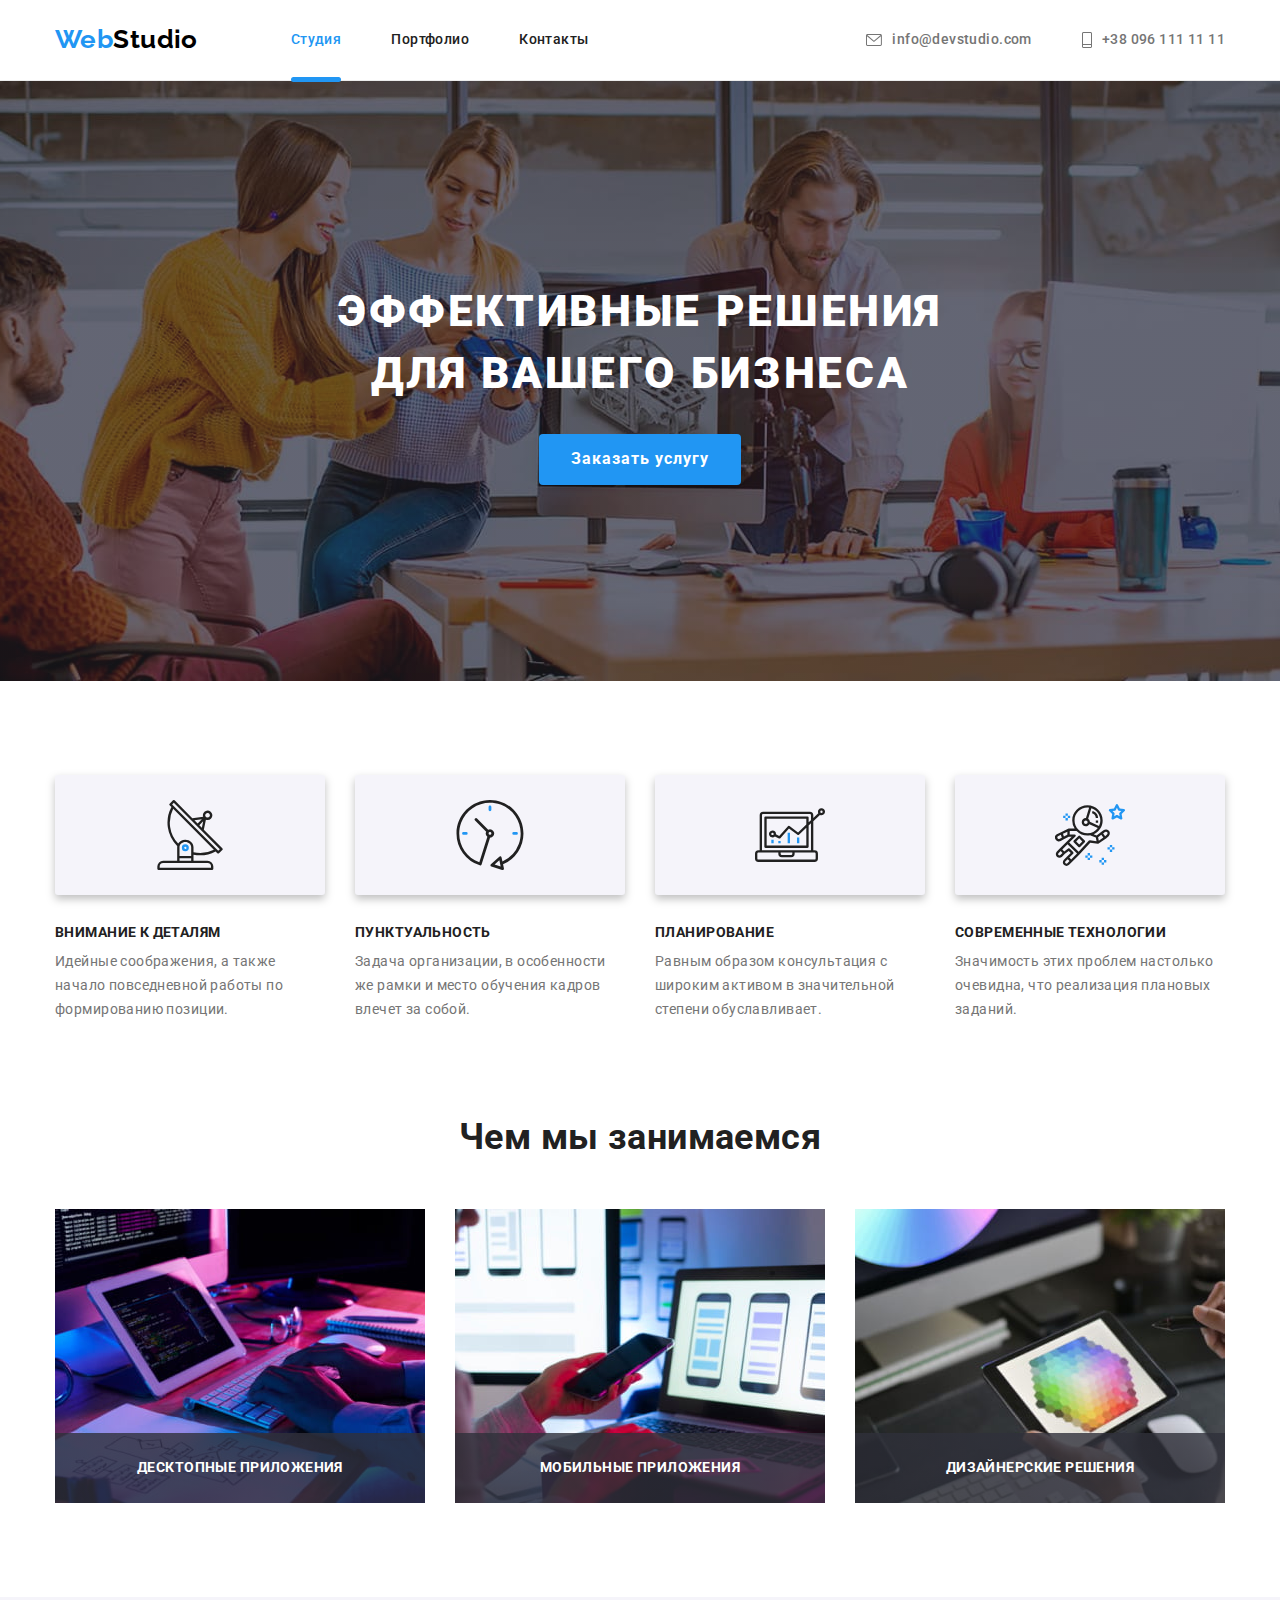
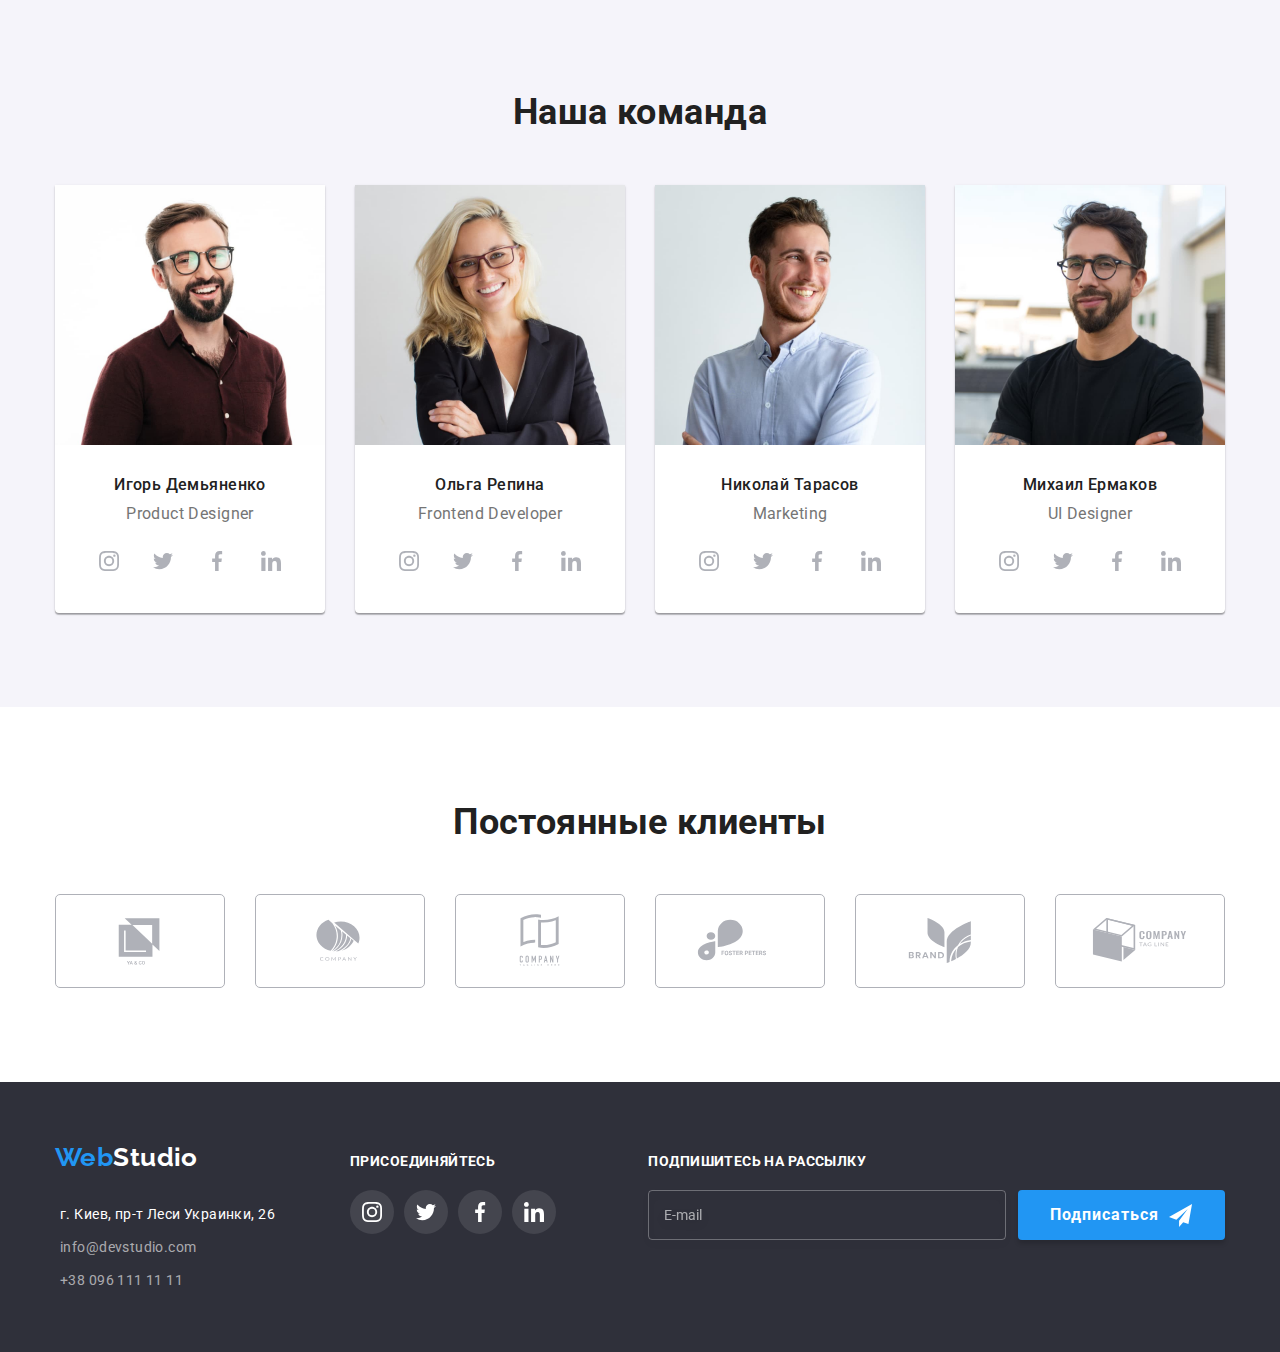
==== commit 8892edab: "add" ====
--- a/index.html
+++ b/index.html
@@ -472,13 +472,12 @@
             placeholder="Введите текст"
           ></textarea>
 
-          <div class="modal-wrap">
-            <label for="agreement"
-              ><input class="agreement" type="checkbox" name="agreement" id="agreement" />Соглашаюсь
-              с рассылкой и принимаю <a href="#">Условия договора</a></label
+            <label class="agreement-lable" for="agreement"
+              ><input class="agreement-checkbox" type="checkbox" name="agreement" id="agreement" /><span class="checkbox-icon"></span> Соглашаюсь
+              с рассылкой и принимаю&nbsp;<a class="link" href="#">Условия договора</a></label
             >
             <button class="btn-hero btn-modal" type="submit">Отправить</button>
-          </div>
+
         </form>
       </div>
     </div>
--- a/styles/styles.css
+++ b/styles/styles.css
@@ -248,6 +248,8 @@
   min-width: 528px;
   min-height: 581px;
   background-color: var(--background-color1);
+  box-shadow: 0px 1px 3px rgba(0, 0, 0, 0.12), 0px 1px 1px rgba(0, 0, 0, 0.14), 0px 2px 1px rgba(0, 0, 0, 0.2);
+  border-radius: 4px;
   transition-property: transform;
   transition-duration: var(--transition-duration);
   transition-timing-function: var(--timing-function);
@@ -264,6 +266,9 @@
   background: var(--background-color1);
   border: 1px solid rgba(0, 0, 0, 0.1);
   cursor: pointer;
+  transition-property: fill, border;
+  transition-duration: var(--transition-duration);
+  transition-timing-function: var(--timing-function);
 }
 .modal-title {
   text-align: center;
@@ -279,25 +284,52 @@
 .modal-form {
   width: 100%;
   padding: 12px 12px 12px 42px;
-  min-height: 40px;
+  height: 40px;
   border: 1px solid rgba(33, 33, 33, 0.2);
   border-radius: 4px;
   resize: none;
-}
-.agreement {
-  transform: scale(1.3);
-  opacity: 0.9;
+  transition-property: border;
+  transition-duration: var(--transition-duration);
+  transition-timing-function: var(--timing-function);
+}
+.comment-form::placeholder {
+  color: rgba(117, 117, 117, 0.5);
+}
+.agreement-lable {
+  display: flex;
+  align-items: center;
+  justify-content: center;
+  margin-bottom: 30px;
+}
+.agreement-checkbox {
+  appearance: none;
+  width: 16px;
+  height: 15px;
+  margin-right: 7px;
+}
+.checkbox-icon {
+  display: inline-block;
+  width: 16px;
+  height: 15px;
+  border: 2px solid var(--text-color);
+  border-radius: 2px;
+  margin-right: 7px;
   cursor: pointer;
-  margin-right: 7px;
-  margin-bottom: 30px;
-}
-.modal-wrap {
-  display: flex;
-  flex-direction: column;
-  align-items: center;
-  padding: 10px;
-}
-
+  transition-property: border;
+  transition-duration: var(--transition-duration);
+  transition-timing-function: var(--timing-function);
+
+}
+.checkbox-icon:hover, .checkbox-icon:focus {
+  border: 2px solid var(--brand-color);
+}
+.agreement-checkbox:checked + .checkbox-icon {
+  background-image: url('../images/icon-check.svg');
+  background-size: contain;
+  background-origin: content-box;
+  border: 2px;
+
+}
 .input-wrap {
   position: relative;
   margin-bottom: 10px;
@@ -308,8 +340,12 @@
   transform: translateY(-50%);
   left: 12px;
   fill: var(--text-color);
+  transition-property: fill;
+  transition-duration: var(--transition-duration);
+  transition-timing-function: var(--timing-function);
 }
 .comment-form {
+  height: 120px;  
   padding-left: 16px;
   margin-bottom: 20px;
   line-height: 1.14em;
@@ -332,11 +368,14 @@
 .modal-form:focus ~ .icon-modal {
   fill: var(--brand-color);
 }
-.modal-wrap a {
+.agreement-lable .link {
   color: var(--brand-color);
+  text-decoration: underline;
 }
 .btn-modal {
-  padding: 10px 55px;
+  margin-left: auto;
+  margin-right: auto;
+  min-width: 200px;
 }
 .skills-list {
   --card-item: 4;
@@ -480,6 +519,9 @@
 .footer-item:not(:last-child) {
   margin-right: 70px;
 }
+.footer-item:last-child {
+  margin-left: auto;
+}
 .container-address {
   display: inline;
 }
@@ -537,14 +579,18 @@
 .input-email {
   min-width: 358px;
   min-height: 50px;
+  margin-right: 12px;
   padding: 15px;
   background: none;
   border: 1px solid rgba(255, 255, 255, 0.3);
   filter: drop-shadow(0px 4px 4px rgba(0, 0, 0, 0.15));
   border-radius: 4px;
+  color: var(--background-color4);
+}
+.input-email::placeholder {
+  color: rgba(255, 255, 255, 0.6);
 }
 .btn-input {
-  margin-left: 12px;
   display: flex;
   align-items: center;
 }
